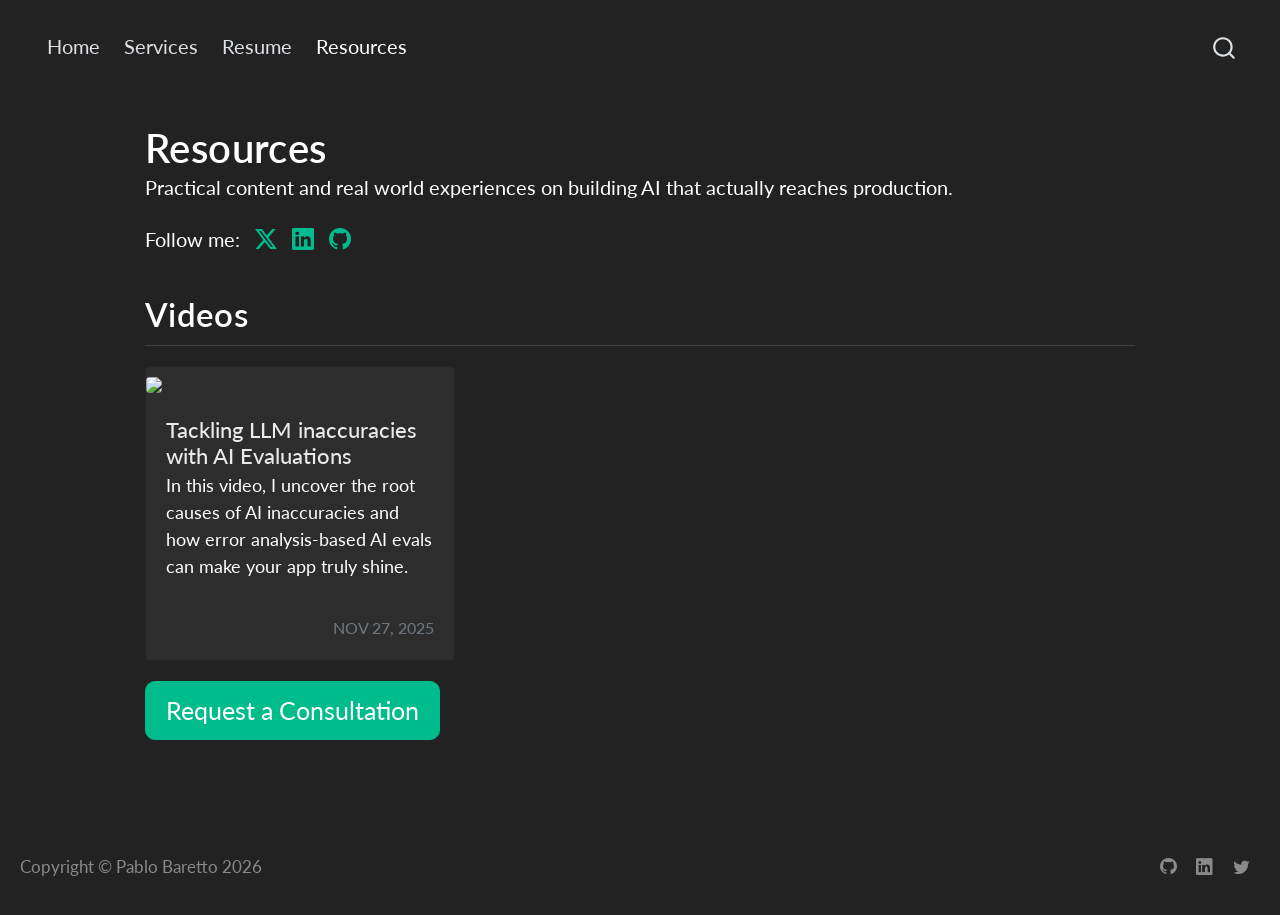
==== resources.html @ bac43feb "Built site for gh-pages" ====
<!DOCTYPE html>
<html xmlns="http://www.w3.org/1999/xhtml" lang="en" xml:lang="en"><head>

<meta charset="utf-8">
<meta name="generator" content="quarto-1.9.37">

<meta name="viewport" content="width=device-width, initial-scale=1.0, user-scalable=yes">

<meta name="description" content="Practical content and real world experiences on building AI that actually reaches production.">

<title>Resources – Pablo Baretto</title>
<style>
/* Default styles provided by pandoc.
** See https://pandoc.org/MANUAL.html#variables-for-html for config info.
*/
code{white-space: pre-wrap;}
span.smallcaps{font-variant: small-caps;}
div.columns{display: flex; gap: min(4vw, 1.5em);}
div.column{flex: auto; overflow-x: auto;}
div.hanging-indent{margin-left: 1.5em; text-indent: -1.5em;}
ul.task-list{list-style: none;}
ul.task-list li input[type="checkbox"] {
  width: 0.8em;
  margin: 0 0.8em 0.2em -1em; /* quarto-specific, see https://github.com/quarto-dev/quarto-cli/issues/4556 */ 
  vertical-align: middle;
}
</style>


<script src="site_libs/quarto-nav/quarto-nav.js"></script>
<script src="site_libs/quarto-nav/headroom.min.js"></script>
<script src="site_libs/clipboard/clipboard.min.js"></script>
<script src="site_libs/quarto-search/autocomplete.umd.js"></script>
<script src="site_libs/quarto-search/fuse.min.js"></script>
<script src="site_libs/quarto-search/quarto-search.js"></script>
<meta name="quarto:offset" content="./">
<link href="./favicon.ico" rel="icon">
<script src="site_libs/quarto-listing/list.min.js"></script>
<script src="site_libs/quarto-listing/quarto-listing.js"></script>
<script src="site_libs/quarto-html/quarto.js" type="module"></script>
<script src="site_libs/quarto-html/tabsets/tabsets.js" type="module"></script>
<script src="site_libs/quarto-html/popper.min.js"></script>
<script src="site_libs/quarto-html/tippy.umd.min.js"></script>
<script src="site_libs/quarto-html/anchor.min.js"></script>
<link href="site_libs/quarto-html/tippy.css" rel="stylesheet">
<link href="site_libs/quarto-html/quarto-syntax-highlighting-dark-d0ae9245876894da5ac7e18953ecc5cc.css" rel="stylesheet" id="quarto-text-highlighting-styles">
<script src="site_libs/bootstrap/bootstrap.min.js"></script>
<link href="site_libs/bootstrap/bootstrap-icons.css" rel="stylesheet">
<link href="site_libs/bootstrap/bootstrap-defbddb9960fac53e11f819f0a86d35a.min.css" rel="stylesheet" append-hash="true" id="quarto-bootstrap" data-mode="dark">
<script id="quarto-search-options" type="application/json">{
  "location": "navbar",
  "copy-button": false,
  "collapse-after": 3,
  "panel-placement": "end",
  "type": "overlay",
  "limit": 50,
  "keyboard-shortcut": [
    "f",
    "/",
    "s"
  ],
  "show-item-context": false,
  "language": {
    "search-no-results-text": "No results",
    "search-matching-documents-text": "matching documents",
    "search-copy-link-title": "Copy link to search",
    "search-hide-matches-text": "Hide additional matches",
    "search-more-match-text": "more match in this document",
    "search-more-matches-text": "more matches in this document",
    "search-clear-button-title": "Clear",
    "search-text-placeholder": "",
    "search-detached-cancel-button-title": "Cancel",
    "search-submit-button-title": "Submit",
    "search-label": "Search"
  }
}</script>
<script>

  window.document.addEventListener("DOMContentLoaded", function (_event) {
    const listingTargetEl = window.document.querySelector('#listing-videos .list');
    if (!listingTargetEl) {
      // No listing discovered, do not attach.
      return; 
    }

    const options = {
      valueNames: ['listing-image','listing-title','listing-date','listing-description',{ data: ['index'] },{ data: ['categories'] },{ data: ['listing-date-sort'] },{ data: ['listing-file-modified-sort'] }],
      
      searchColumns: ["listing-title","listing-date","listing-description","listing-image"],
    };

    window['quarto-listings'] = window['quarto-listings'] || {};
    window['quarto-listings']['listing-videos'] = new List('listing-videos', options);

    if (window['quarto-listing-loaded']) {
      window['quarto-listing-loaded']();
    }
  });

  window.addEventListener('hashchange',() => {
    if (window['quarto-listing-loaded']) {
      window['quarto-listing-loaded']();
    }
  })
  </script>
<script async="" src="https://www.googletagmanager.com/gtag/js?id=G-KBGSY4KGPW"></script>

<script type="text/javascript">

window.dataLayer = window.dataLayer || [];
function gtag(){dataLayer.push(arguments);}
gtag('js', new Date());
gtag('config', 'G-KBGSY4KGPW', { 'anonymize_ip': true});
</script>
<script async="" src="https://tally.so/widgets/embed.js"></script>

  <script src="https://cdnjs.cloudflare.com/polyfill/v3/polyfill.min.js?features=es6"></script>
  <script defer="" src="https://cdn.jsdelivr.net/npm/mathjax@3/es5/tex-chtml-full.js" type="text/javascript"></script>

<script type="text/javascript">
const typesetMath = (el) => {
  if (window.MathJax) {
    // MathJax Typeset
    window.MathJax.typeset([el]);
  } else if (window.katex) {
    // KaTeX Render
    var mathElements = el.getElementsByClassName("math");
    var macros = [];
    for (var i = 0; i < mathElements.length; i++) {
      var texText = mathElements[i].firstChild;
      if (mathElements[i].tagName == "SPAN" && texText && texText.data) {
        window.katex.render(texText.data, mathElements[i], {
          displayMode: mathElements[i].classList.contains('display'),
          throwOnError: false,
          macros: macros,
          fleqn: false
        });
      }
    }
  }
}
window.Quarto = {
  typesetMath
};
</script>

<link rel="stylesheet" href="styles.css">
<meta property="og:title" content="Resources – Pablo Baretto">
<meta property="og:description" content="Practical content and real world experiences on building AI that actually reaches production.">
<meta property="og:site_name" content="Pablo Baretto">
<meta name="twitter:title" content="Resources – Pablo Baretto">
<meta name="twitter:description" content="Practical content and real world experiences on building AI that actually reaches production.">
<meta name="twitter:card" content="summary">
</head>

<body class="nav-fixed fullcontent quarto-light">

<div id="quarto-search-results"></div>
  <header id="quarto-header" class="headroom fixed-top">
    <nav class="navbar navbar-expand-lg " data-bs-theme="dark">
      <div class="navbar-container container-fluid">
            <div id="quarto-search" class="" title="Search"></div>
          <button class="navbar-toggler" type="button" data-bs-toggle="collapse" data-bs-target="#navbarCollapse" aria-controls="navbarCollapse" role="menu" aria-expanded="false" aria-label="Toggle navigation" onclick="if (window.quartoToggleHeadroom) { window.quartoToggleHeadroom(); }">
  <span class="navbar-toggler-icon"></span>
</button>
          <div class="collapse navbar-collapse" id="navbarCollapse">
            <ul class="navbar-nav navbar-nav-scroll me-auto">
  <li class="nav-item">
    <a class="nav-link" href="./index.html"> 
<span class="menu-text">Home</span></a>
  </li>  
  <li class="nav-item">
    <a class="nav-link" href="./services.html"> 
<span class="menu-text">Services</span></a>
  </li>  
  <li class="nav-item">
    <a class="nav-link" href="./resume.html"> 
<span class="menu-text">Resume</span></a>
  </li>  
  <li class="nav-item">
    <a class="nav-link active" href="./resources.html" aria-current="page"> 
<span class="menu-text">Resources</span></a>
  </li>  
</ul>
          </div> <!-- /navcollapse -->
            <div class="quarto-navbar-tools">
</div>
      </div> <!-- /container-fluid -->
    </nav>
</header>
<!-- content -->
<div id="quarto-content" class="quarto-container page-columns page-rows-contents page-layout-article page-navbar">
<!-- sidebar -->
<!-- margin-sidebar -->
    
<!-- main -->
<main class="content" id="quarto-document-content">

<header id="title-block-header" class="quarto-title-block default">
<div class="quarto-title">
<h1 class="title">Resources</h1>
</div>

<div>
  <div class="description">
    Practical content and real world experiences on building AI that actually reaches production.
  </div>
</div>


<div class="quarto-title-meta">

    
  
    
  </div>
  


</header>


<p>Follow me: <a href="https://x.com/pgBaretto" target="_blank" style="margin-left:0.5rem;margin-right:0.75rem;"><i class="bi bi-twitter-x fs-5"></i></a><a href="https://www.linkedin.com/in/pgbaretto/" target="_blank" style="margin-right:0.75rem;"><i class="bi bi-linkedin fs-5"></i></a><a href="https://github.com/pablograba" target="_blank"><i class="bi bi-github fs-5"></i></a></p>
<section id="videos" class="level2">
<h2 class="anchored" data-anchor-id="videos">Videos</h2>
<div id="listing-videos" class="quarto-listing quarto-listing-container-grid">
<div class="list grid quarto-listing-cols-3">
<div class="g-col-1" data-index="0" data-listing-date-sort="1764198000000">
<a href="https://www.youtube.com/watch?v=At5liFn6h08" class="quarto-grid-link">
<div class="quarto-grid-item card h-100 card-left">
<p class="card-img-top">
<img loading="lazy" src="https://i.ytimg.com/vi/At5liFn6h08/hqdefault.jpg" class="thumbnail-image card-img" style="height: 220px;">
</p>
<div class="card-body post-contents">
<h5 class="no-anchor card-title listing-title">
Tackling LLM inaccuracies with AI Evaluations
</h5>
<div class="card-text listing-description delink">
<p>In this video, I uncover the root causes of AI inaccuracies and how error analysis-based AI evals can make your app truly shine.</p>
</div>
<div class="card-attribution card-text-small end">
<div class="listing-date">
Nov 27, 2025
</div>
</div>
</div>
</div></a>
</div>
</div>
<div class="listing-no-matching d-none">No matching items</div>
</div>
<p><a href="#" class="btn btn-primary btn-lg consultation-cta" data-tally-open="eqKl2J" data-tally-emoji-text="👋" data-tally-emoji-animation="wave">Request a Consultation</a></p>



</section>

</main> <!-- /main -->
<script id="quarto-html-after-body" type="application/javascript">
  window.document.addEventListener("DOMContentLoaded", function (event) {
    const icon = "";
    const anchorJS = new window.AnchorJS();
    anchorJS.options = {
      placement: 'right',
      icon: icon
    };
    anchorJS.add('.anchored');
    const isCodeAnnotation = (el) => {
      for (const clz of el.classList) {
        if (clz.startsWith('code-annotation-')) {                     
          return true;
        }
      }
      return false;
    }
    const onCopySuccess = function(e) {
      // button target
      const button = e.trigger;
      // don't keep focus
      button.blur();
      // flash "checked"
      button.classList.add('code-copy-button-checked');
      var currentTitle = button.getAttribute("title");
      button.setAttribute("title", "Copied!");
      let tooltip;
      if (window.bootstrap) {
        button.setAttribute("data-bs-toggle", "tooltip");
        button.setAttribute("data-bs-placement", "left");
        button.setAttribute("data-bs-title", "Copied!");
        tooltip = new bootstrap.Tooltip(button, 
          { trigger: "manual", 
            customClass: "code-copy-button-tooltip",
            offset: [0, -8]});
        tooltip.show();    
      }
      setTimeout(function() {
        if (tooltip) {
          tooltip.hide();
          button.removeAttribute("data-bs-title");
          button.removeAttribute("data-bs-toggle");
          button.removeAttribute("data-bs-placement");
        }
        button.setAttribute("title", currentTitle);
        button.classList.remove('code-copy-button-checked');
      }, 1000);
      // clear code selection
      e.clearSelection();
    }
    const getTextToCopy = function(trigger) {
      const outerScaffold = trigger.parentElement.cloneNode(true);
      const codeEl = outerScaffold.querySelector('code');
      for (const childEl of codeEl.children) {
        if (isCodeAnnotation(childEl)) {
          childEl.remove();
        }
      }
      return codeEl.innerText;
    }
    const clipboard = new window.ClipboardJS('.code-copy-button:not([data-in-quarto-modal])', {
      text: getTextToCopy
    });
    clipboard.on('success', onCopySuccess);
    if (window.document.getElementById('quarto-embedded-source-code-modal')) {
      const clipboardModal = new window.ClipboardJS('.code-copy-button[data-in-quarto-modal]', {
        text: getTextToCopy,
        container: window.document.getElementById('quarto-embedded-source-code-modal')
      });
      clipboardModal.on('success', onCopySuccess);
    }
      var localhostRegex = new RegExp(/^(?:http|https):\/\/localhost\:?[0-9]*\//);
      var mailtoRegex = new RegExp(/^mailto:/);
        var filterRegex = new RegExp("https:\/\/tectible\.co");
      var isInternal = (href) => {
          return filterRegex.test(href) || localhostRegex.test(href) || mailtoRegex.test(href);
      }
      // Inspect non-navigation links and adorn them if external
     var links = window.document.querySelectorAll('a[href]:not(.nav-link):not(.navbar-brand):not(.toc-action):not(.sidebar-link):not(.sidebar-item-toggle):not(.pagination-link):not(.no-external):not([aria-hidden]):not(.dropdown-item):not(.quarto-navigation-tool):not(.about-link)');
      for (var i=0; i<links.length; i++) {
        const link = links[i];
        if (!isInternal(link.href)) {
          // undo the damage that might have been done by quarto-nav.js in the case of
          // links that we want to consider external
          if (link.dataset.originalHref !== undefined) {
            link.href = link.dataset.originalHref;
          }
        }
      }
    function tippyHover(el, contentFn, onTriggerFn, onUntriggerFn) {
      const config = {
        allowHTML: true,
        maxWidth: 500,
        delay: 100,
        arrow: false,
        appendTo: function(el) {
            return el.parentElement;
        },
        interactive: true,
        interactiveBorder: 10,
        theme: 'quarto',
        placement: 'bottom-start',
      };
      if (contentFn) {
        config.content = contentFn;
      }
      if (onTriggerFn) {
        config.onTrigger = onTriggerFn;
      }
      if (onUntriggerFn) {
        config.onUntrigger = onUntriggerFn;
      }
      window.tippy(el, config); 
    }
    const noterefs = window.document.querySelectorAll('a[role="doc-noteref"]');
    for (var i=0; i<noterefs.length; i++) {
      const ref = noterefs[i];
      tippyHover(ref, function() {
        // use id or data attribute instead here
        let href = ref.getAttribute('data-footnote-href') || ref.getAttribute('href');
        try { href = new URL(href).hash; } catch {}
        const id = href.replace(/^#\/?/, "");
        const note = window.document.getElementById(id);
        if (note) {
          return note.innerHTML;
        } else {
          return "";
        }
      });
    }
    const xrefs = window.document.querySelectorAll('a.quarto-xref');
    const processXRef = (id, note) => {
      // Strip column container classes
      const stripColumnClz = (el) => {
        el.classList.remove("page-full", "page-columns");
        if (el.children) {
          for (const child of el.children) {
            stripColumnClz(child);
          }
        }
      }
      stripColumnClz(note)
      if (id === null || id.startsWith('sec-')) {
        // Special case sections, only their first couple elements
        const container = document.createElement("div");
        if (note.children && note.children.length > 2) {
          container.appendChild(note.children[0].cloneNode(true));
          for (let i = 1; i < note.children.length; i++) {
            const child = note.children[i];
            if (child.tagName === "P" && child.innerText === "") {
              continue;
            } else {
              container.appendChild(child.cloneNode(true));
              break;
            }
          }
          if (window.Quarto?.typesetMath) {
            window.Quarto.typesetMath(container);
          }
          return container.innerHTML
        } else {
          if (window.Quarto?.typesetMath) {
            window.Quarto.typesetMath(note);
          }
          return note.innerHTML;
        }
      } else {
        // Remove any anchor links if they are present
        const anchorLink = note.querySelector('a.anchorjs-link');
        if (anchorLink) {
          anchorLink.remove();
        }
        if (window.Quarto?.typesetMath) {
          window.Quarto.typesetMath(note);
        }
        if (note.classList.contains("callout")) {
          return note.outerHTML;
        } else {
          return note.innerHTML;
        }
      }
    }
    for (var i=0; i<xrefs.length; i++) {
      const xref = xrefs[i];
      tippyHover(xref, undefined, function(instance) {
        instance.disable();
        let url = xref.getAttribute('href');
        let hash = undefined; 
        if (url.startsWith('#')) {
          hash = url;
        } else {
          try { hash = new URL(url).hash; } catch {}
        }
        if (hash) {
          const id = hash.replace(/^#\/?/, "");
          const note = window.document.getElementById(id);
          if (note !== null) {
            try {
              const html = processXRef(id, note.cloneNode(true));
              instance.setContent(html);
            } finally {
              instance.enable();
              instance.show();
            }
          } else {
            // See if we can fetch this
            fetch(url.split('#')[0])
            .then(res => res.text())
            .then(html => {
              const parser = new DOMParser();
              const htmlDoc = parser.parseFromString(html, "text/html");
              const note = htmlDoc.getElementById(id);
              if (note !== null) {
                const html = processXRef(id, note);
                instance.setContent(html);
              } 
            }).finally(() => {
              instance.enable();
              instance.show();
            });
          }
        } else {
          // See if we can fetch a full url (with no hash to target)
          // This is a special case and we should probably do some content thinning / targeting
          fetch(url)
          .then(res => res.text())
          .then(html => {
            const parser = new DOMParser();
            const htmlDoc = parser.parseFromString(html, "text/html");
            const note = htmlDoc.querySelector('main.content');
            if (note !== null) {
              // This should only happen for chapter cross references
              // (since there is no id in the URL)
              // remove the first header
              if (note.children.length > 0 && note.children[0].tagName === "HEADER") {
                note.children[0].remove();
              }
              const html = processXRef(null, note);
              instance.setContent(html);
            } 
          }).finally(() => {
            instance.enable();
            instance.show();
          });
        }
      }, function(instance) {
      });
    }
        let selectedAnnoteEl;
        const selectorForAnnotation = ( cell, annotation) => {
          let cellAttr = 'data-code-cell="' + cell + '"';
          let lineAttr = 'data-code-annotation="' +  annotation + '"';
          const selector = 'span[' + cellAttr + '][' + lineAttr + ']';
          return selector;
        }
        const selectCodeLines = (annoteEl) => {
          const doc = window.document;
          const targetCell = annoteEl.getAttribute("data-target-cell");
          const targetAnnotation = annoteEl.getAttribute("data-target-annotation");
          const annoteSpan = window.document.querySelector(selectorForAnnotation(targetCell, targetAnnotation));
          const lines = annoteSpan.getAttribute("data-code-lines").split(",");
          const lineIds = lines.map((line) => {
            return targetCell + "-" + line;
          })
          let top = null;
          let height = null;
          let parent = null;
          if (lineIds.length > 0) {
              //compute the position of the single el (top and bottom and make a div)
              const el = window.document.getElementById(lineIds[0]);
              top = el.offsetTop;
              height = el.offsetHeight;
              parent = el.parentElement.parentElement;
            if (lineIds.length > 1) {
              const lastEl = window.document.getElementById(lineIds[lineIds.length - 1]);
              const bottom = lastEl.offsetTop + lastEl.offsetHeight;
              height = bottom - top;
            }
            if (top !== null && height !== null && parent !== null) {
              // cook up a div (if necessary) and position it 
              let div = window.document.getElementById("code-annotation-line-highlight");
              if (div === null) {
                div = window.document.createElement("div");
                div.setAttribute("id", "code-annotation-line-highlight");
                div.style.position = 'absolute';
                parent.appendChild(div);
              }
              div.style.top = top - 2 + "px";
              div.style.height = height + 4 + "px";
              div.style.left = 0;
              let gutterDiv = window.document.getElementById("code-annotation-line-highlight-gutter");
              if (gutterDiv === null) {
                gutterDiv = window.document.createElement("div");
                gutterDiv.setAttribute("id", "code-annotation-line-highlight-gutter");
                gutterDiv.style.position = 'absolute';
                const codeCell = window.document.getElementById(targetCell);
                const gutter = codeCell.querySelector('.code-annotation-gutter');
                gutter.appendChild(gutterDiv);
              }
              gutterDiv.style.top = top - 2 + "px";
              gutterDiv.style.height = height + 4 + "px";
            }
            selectedAnnoteEl = annoteEl;
          }
        };
        const unselectCodeLines = () => {
          const elementsIds = ["code-annotation-line-highlight", "code-annotation-line-highlight-gutter"];
          elementsIds.forEach((elId) => {
            const div = window.document.getElementById(elId);
            if (div) {
              div.remove();
            }
          });
          selectedAnnoteEl = undefined;
        };
          // Handle positioning of the toggle
      window.addEventListener(
        "resize",
        throttle(() => {
          elRect = undefined;
          if (selectedAnnoteEl) {
            selectCodeLines(selectedAnnoteEl);
          }
        }, 10)
      );
      function throttle(fn, ms) {
      let throttle = false;
      let timer;
        return (...args) => {
          if(!throttle) { // first call gets through
              fn.apply(this, args);
              throttle = true;
          } else { // all the others get throttled
              if(timer) clearTimeout(timer); // cancel #2
              timer = setTimeout(() => {
                fn.apply(this, args);
                timer = throttle = false;
              }, ms);
          }
        };
      }
        // Attach click handler to the DT
        const annoteDls = window.document.querySelectorAll('dt[data-target-cell]');
        for (const annoteDlNode of annoteDls) {
          annoteDlNode.addEventListener('click', (event) => {
            const clickedEl = event.target;
            if (clickedEl !== selectedAnnoteEl) {
              unselectCodeLines();
              const activeEl = window.document.querySelector('dt[data-target-cell].code-annotation-active');
              if (activeEl) {
                activeEl.classList.remove('code-annotation-active');
              }
              selectCodeLines(clickedEl);
              clickedEl.classList.add('code-annotation-active');
            } else {
              // Unselect the line
              unselectCodeLines();
              clickedEl.classList.remove('code-annotation-active');
            }
          });
        }
    const findCites = (el) => {
      const parentEl = el.parentElement;
      if (parentEl) {
        const cites = parentEl.dataset.cites;
        if (cites) {
          return {
            el,
            cites: cites.split(' ')
          };
        } else {
          return findCites(el.parentElement)
        }
      } else {
        return undefined;
      }
    };
    var bibliorefs = window.document.querySelectorAll('a[role="doc-biblioref"]');
    for (var i=0; i<bibliorefs.length; i++) {
      const ref = bibliorefs[i];
      const citeInfo = findCites(ref);
      if (citeInfo) {
        tippyHover(citeInfo.el, function() {
          var popup = window.document.createElement('div');
          citeInfo.cites.forEach(function(cite) {
            var citeDiv = window.document.createElement('div');
            citeDiv.classList.add('hanging-indent');
            citeDiv.classList.add('csl-entry');
            var biblioDiv = window.document.getElementById('ref-' + cite);
            if (biblioDiv) {
              citeDiv.innerHTML = biblioDiv.innerHTML;
            }
            popup.appendChild(citeDiv);
          });
          return popup.innerHTML;
        });
      }
    }
  });
  </script>
</div> <!-- /content -->
<footer class="footer">
  <div class="nav-footer">
    <div class="nav-footer-left">
<p>Copyright © Pablo Baretto 2026</p>
</div>   
    <div class="nav-footer-center">
      &nbsp;
    </div>
    <div class="nav-footer-right">
      <ul class="footer-items list-unstyled">
    <li class="nav-item compact">
    <a class="nav-link" href="https://github.com/pablograba">
      <i class="bi bi-github" role="img">
</i> 
    </a>
  </li>  
    <li class="nav-item compact">
    <a class="nav-link" href="https://www.linkedin.com/in/pgbaretto/">
      <i class="bi bi-linkedin" role="img">
</i> 
    </a>
  </li>  
    <li class="nav-item compact">
    <a class="nav-link" href="https://x.com/pgBaretto">
      <i class="bi bi-twitter" role="img">
</i> 
    </a>
  </li>  
</ul>
    </div>
  </div>
</footer>




</body></html>
---- site_libs/quarto-html/tippy.css ----
.tippy-box[data-animation=fade][data-state=hidden]{opacity:0}[data-tippy-root]{max-width:calc(100vw - 10px)}.tippy-box{position:relative;background-color:#333;color:#fff;border-radius:4px;font-size:14px;line-height:1.4;white-space:normal;outline:0;transition-property:transform,visibility,opacity}.tippy-box[data-placement^=top]>.tippy-arrow{bottom:0}.tippy-box[data-placement^=top]>.tippy-arrow:before{bottom:-7px;left:0;border-width:8px 8px 0;border-top-color:initial;transform-origin:center top}.tippy-box[data-placement^=bottom]>.tippy-arrow{top:0}.tippy-box[data-placement^=bottom]>.tippy-arrow:before{top:-7px;left:0;border-width:0 8px 8px;border-bottom-color:initial;transform-origin:center bottom}.tippy-box[data-placement^=left]>.tippy-arrow{right:0}.tippy-box[data-placement^=left]>.tippy-arrow:before{border-width:8px 0 8px 8px;border-left-color:initial;right:-7px;transform-origin:center left}.tippy-box[data-placement^=right]>.tippy-arrow{left:0}.tippy-box[data-placement^=right]>.tippy-arrow:before{left:-7px;border-width:8px 8px 8px 0;border-right-color:initial;transform-origin:center right}.tippy-box[data-inertia][data-state=visible]{transition-timing-function:cubic-bezier(.54,1.5,.38,1.11)}.tippy-arrow{width:16px;height:16px;color:#333}.tippy-arrow:before{content:"";position:absolute;border-color:transparent;border-style:solid}.tippy-content{position:relative;padding:5px 9px;z-index:1}
---- site_libs/quarto-html/quarto-syntax-highlighting-dark-d0ae9245876894da5ac7e18953ecc5cc.css ----
/* quarto syntax highlight colors */
:root {
  --quarto-hl-al-color: #f07178;
  --quarto-hl-an-color: #d4d0ab;
  --quarto-hl-at-color: #00e0e0;
  --quarto-hl-bn-color: #d4d0ab;
  --quarto-hl-bu-color: #abe338;
  --quarto-hl-ch-color: #abe338;
  --quarto-hl-co-color: #f8f8f2;
  --quarto-hl-cv-color: #ffd700;
  --quarto-hl-cn-color: #ffd700;
  --quarto-hl-cf-color: #ffa07a;
  --quarto-hl-dt-color: #ffa07a;
  --quarto-hl-dv-color: #d4d0ab;
  --quarto-hl-do-color: #f8f8f2;
  --quarto-hl-er-color: #f07178;
  --quarto-hl-ex-color: #00e0e0;
  --quarto-hl-fl-color: #d4d0ab;
  --quarto-hl-fu-color: #ffa07a;
  --quarto-hl-im-color: #abe338;
  --quarto-hl-in-color: #d4d0ab;
  --quarto-hl-kw-color: #ffa07a;
  --quarto-hl-op-color: #ffa07a;
  --quarto-hl-ot-color: #00e0e0;
  --quarto-hl-pp-color: #dcc6e0;
  --quarto-hl-re-color: #00e0e0;
  --quarto-hl-sc-color: #abe338;
  --quarto-hl-ss-color: #abe338;
  --quarto-hl-st-color: #abe338;
  --quarto-hl-va-color: #00e0e0;
  --quarto-hl-vs-color: #abe338;
  --quarto-hl-wa-color: #dcc6e0;
}

/* other quarto variables */
:root {
  --quarto-font-monospace: SFMono-Regular, Menlo, Monaco, Consolas, "Liberation Mono", "Courier New", monospace;
}

/* syntax highlight based on Pandoc's rules */
pre > code.sourceCode > span {
  color: #f8f8f2;
}

code.sourceCode > span {
  color: #f8f8f2;
}

div.sourceCode,
div.sourceCode pre.sourceCode {
  color: #f8f8f2;
}

/* Normal */
code span {
  color: #f8f8f2;
}

/* Alert */
code span.al {
  color: #f07178;
}

/* Annotation */
code span.an {
  color: #d4d0ab;
}

/* Attribute */
code span.at {
  color: #00e0e0;
}

/* BaseN */
code span.bn {
  color: #d4d0ab;
}

/* BuiltIn */
code span.bu {
  color: #abe338;
}

/* ControlFlow */
code span.cf {
  font-weight: bold;
  color: #ffa07a;
}

/* Char */
code span.ch {
  color: #abe338;
}

/* Constant */
code span.cn {
  color: #ffd700;
}

/* Comment */
code span.co {
  font-style: italic;
  color: #f8f8f2;
}

/* CommentVar */
code span.cv {
  color: #ffd700;
}

/* Documentation */
code span.do {
  color: #f8f8f2;
}

/* DataType */
code span.dt {
  color: #ffa07a;
}

/* DecVal */
code span.dv {
  color: #d4d0ab;
}

/* Error */
code span.er {
  color: #f07178;
  text-decoration: underline;
}

/* Extension */
code span.ex {
  font-weight: bold;
  color: #00e0e0;
}

/* Float */
code span.fl {
  color: #d4d0ab;
}

/* Function */
code span.fu {
  color: #ffa07a;
}

/* Import */
code span.im {
  color: #abe338;
}

/* Information */
code span.in {
  color: #d4d0ab;
}

/* Keyword */
code span.kw {
  font-weight: bold;
  color: #ffa07a;
}

/* Operator */
code span.op {
  color: #ffa07a;
}

/* Other */
code span.ot {
  color: #00e0e0;
}

/* Preprocessor */
code span.pp {
  color: #dcc6e0;
}

/* RegionMarker */
code span.re {
  background-color: #f8f8f2;
  color: #00e0e0;
}

/* SpecialChar */
code span.sc {
  color: #abe338;
}

/* SpecialString */
code span.ss {
  color: #abe338;
}

/* String */
code span.st {
  color: #abe338;
}

/* Variable */
code span.va {
  color: #00e0e0;
}

/* VerbatimString */
code span.vs {
  color: #abe338;
}

/* Warning */
code span.wa {
  color: #dcc6e0;
}

.prevent-inlining {
  content: "</";
}

/*# sourceMappingURL=e2dac9153eaf3c552d5043f9565d03d7.css.map */
---- styles.css ----
/* Keep customization light: improve spacing and CTA clarity while preserving theme defaults. */

/* Global type scale for improved readability across all pages. */
:root {
  font-size: 20px;
}

/* Hero intro layout */
.hero-intro {
  align-items: center;
  margin-bottom: 1.5rem;
}

.headshot-image {
  width: 180px;
  height: 180px;
  object-fit: cover;
  border-radius: 50%;
}

/* Hide photo area on phone screens */
@media (max-width: 767.98px) {
  .photo-col {
    display: none;
  }
}

/* Quarto constrains article width via the .page-columns grid.
   Expand only the main article track to page width on larger screens. */
@media (min-width: 768px) {
  #quarto-content > main.content {
    grid-column: page-start / page-end;
  }
}

main.content {
  max-width: none;
}

h1,
h2,
h3 {
  letter-spacing: 0.01em;
}

.btn {
  margin-right: 0.5rem;
  margin-bottom: 0.5rem;
}

.btn-primary {
  --bs-btn-bg: var(--bs-link-color);
  --bs-btn-border-color: var(--bs-link-color);
  --bs-btn-hover-bg: var(--bs-link-hover-color);
  --bs-btn-hover-border-color: var(--bs-link-hover-color);
  --bs-btn-active-bg: var(--bs-link-hover-color);
  --bs-btn-active-border-color: var(--bs-link-hover-color);
}

.grid {
  margin-top: 1rem;
}

section,
h2 {
  scroll-margin-top: 4.5rem;
}

/* Service list spacing */
/* Service cards */
.service-card {
  border: 1px solid rgba(255, 255, 255, 0.12);
  border-radius: 6px;
  padding: 1.25rem 1.25rem 1rem;
  height: 100%;
  display: flex;
  flex-direction: column;
  transition: border-color 0.15s ease;
}

.service-card:hover {
  border-color: rgba(255, 255, 255, 0.35);
}

.service-card h3 {
  margin-top: 0;
  font-size: 1rem;
  font-weight: 700;
  text-align: center;
  padding-bottom: 0.6rem;
  margin-bottom: 0.85rem;
  border-bottom: 1px solid rgba(255, 255, 255, 0.22);
  min-height: 3.5em;
  display: flex;
  align-items: flex-end;
  justify-content: center;
}

.service-card p {
  font-size: 0.9rem;
}

.service-card p:last-child {
  margin-top: auto;
  margin-bottom: 0;
  padding-top: 0.75rem;
}

.service-card a {
  font-size: 0.85rem;
  text-decoration: none;
}

hr {
  margin: 2.5rem 0;
  opacity: 0.15;
}

.navbar {
  background-color: var(--bs-body-bg) !important;
}

.consultation-note {
  color: #9aa0a6;
}

.consultation-cta {
  margin-bottom: 0.0rem;
}

.consultation-section > p {
  margin-bottom: 0.2rem;
}

.consultation-note p {
  margin-bottom: 0;
}

#listing-videos .thumbnail-image {
  width: 100%;
  height: auto !important;
}
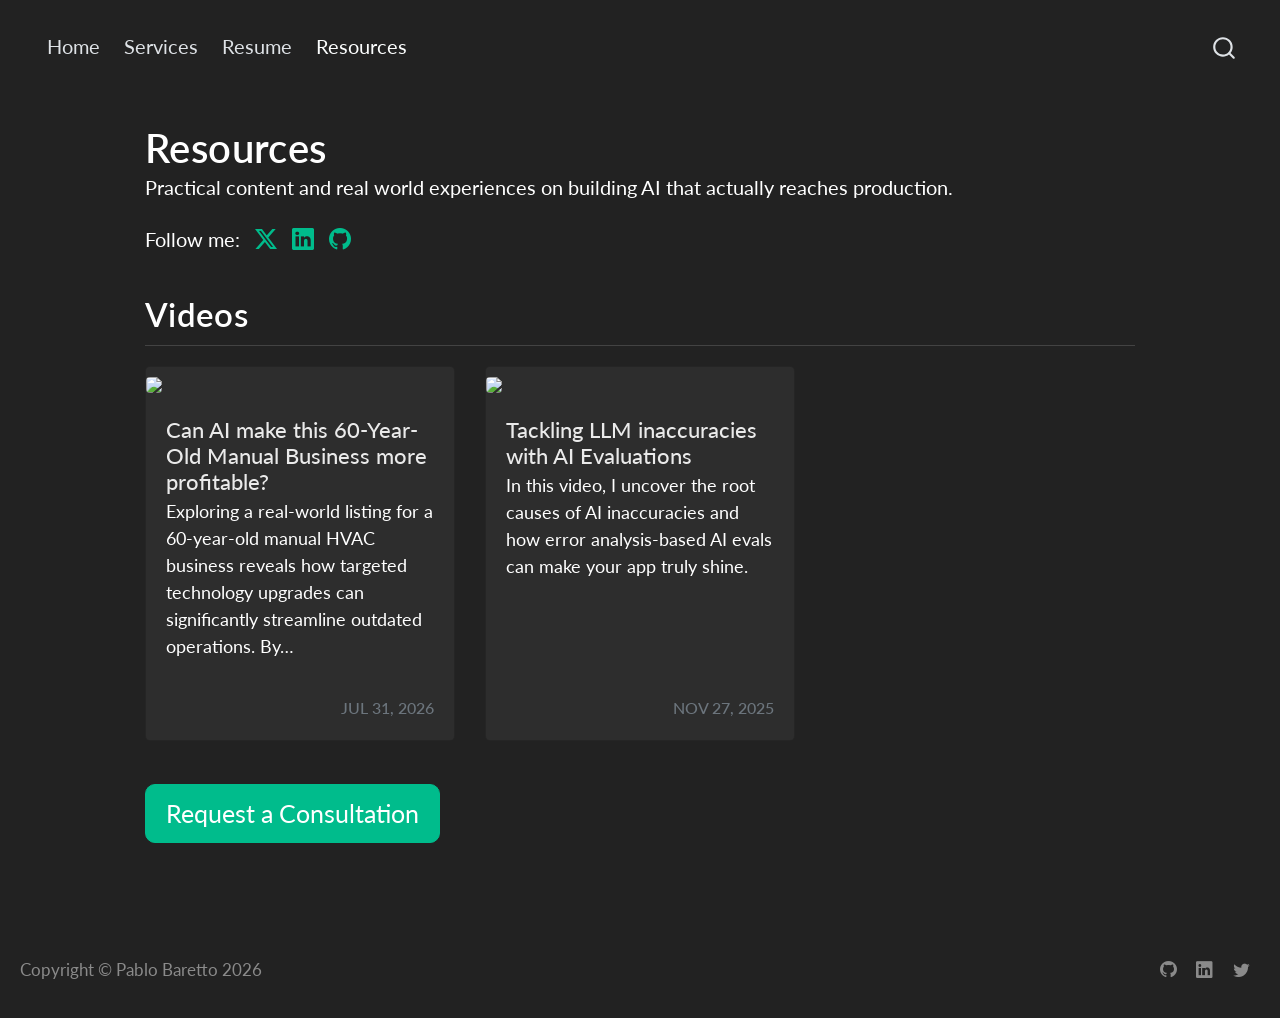
==== commit a5c7c6d9: "Built site for gh-pages" ====
--- a/resources.html
+++ b/resources.html
@@ -225,7 +225,28 @@
 <h2 class="anchored" data-anchor-id="videos">Videos</h2>
 <div id="listing-videos" class="quarto-listing quarto-listing-container-grid">
 <div class="list grid quarto-listing-cols-3">
-<div class="g-col-1" data-index="0" data-listing-date-sort="1764198000000">
+<div class="g-col-1" data-index="0" data-listing-date-sort="1785448800000">
+<a href="https://www.youtube.com/watch?v=Mju72SUlRbM" class="quarto-grid-link">
+<div class="quarto-grid-item card h-100 card-left">
+<p class="card-img-top">
+<img loading="lazy" src="https://i.ytimg.com/vi/Mju72SUlRbM/hqdefault.jpg" class="thumbnail-image card-img" style="height: 220px;">
+</p>
+<div class="card-body post-contents">
+<h5 class="no-anchor card-title listing-title">
+Can AI make this 60-Year-Old Manual Business more profitable?
+</h5>
+<div class="card-text listing-description delink">
+<p>Exploring a real-world listing for a 60-year-old manual HVAC business reveals how targeted technology upgrades can significantly streamline outdated operations. By…</p>
+</div>
+<div class="card-attribution card-text-small end">
+<div class="listing-date">
+Jul 31, 2026
+</div>
+</div>
+</div>
+</div></a>
+</div>
+<div class="g-col-1" data-index="1" data-listing-date-sort="1764198000000">
 <a href="https://www.youtube.com/watch?v=At5liFn6h08" class="quarto-grid-link">
 <div class="quarto-grid-item card h-100 card-left">
 <p class="card-img-top">
--- a/styles.css
+++ b/styles.css
@@ -9,6 +9,19 @@
 .hero-intro {
   align-items: center;
   margin-bottom: 1.5rem;
+}
+
+.hero-copy > h1 {
+  margin-top: 0;
+  margin-bottom: 0.75rem;
+}
+
+.hero-copy > p {
+  margin-bottom: 1rem;
+}
+
+.hero-copy > p:last-child {
+  margin-bottom: 0;
 }
 
 .headshot-image {
@@ -124,8 +137,26 @@
   color: #9aa0a6;
 }
 
+.cta-with-note {
+  margin: 1.15rem 0 0.25rem;
+}
+
+.cta-with-note .consultation-note {
+  margin-top: 0.55rem;
+  max-width: 38rem;
+  font-size: 0.75rem;
+  font-style: italic;
+  line-height: 1.45;
+  color: #2ecc71;
+}
+
+.cta-with-note .consultation-note p {
+  margin-bottom: 0;
+}
+
 .consultation-cta {
-  margin-bottom: 0.0rem;
+  margin-top: 1.15rem;
+  margin-bottom: 0;
 }
 
 .consultation-section > p {
@@ -140,3 +171,148 @@
   width: 100%;
   height: auto !important;
 }
+
+/* Homepage focus areas with green numbered markers */
+.focus-areas {
+  margin: 0.5rem 0 1.5rem;
+  display: flex;
+  flex-direction: column;
+  gap: 2rem;
+}
+
+.focus-item {
+  display: grid;
+  grid-template-columns: 2.5rem 1fr;
+  column-gap: 1.15rem;
+  align-items: start;
+}
+
+.focus-marker {
+  width: 2.3rem;
+  height: 2.3rem;
+  border-radius: 50%;
+  border: 2px solid #2ecc71;
+  background: transparent;
+  color: #2ecc71;
+  font-weight: 700;
+  font-size: 0.95rem;
+  line-height: 1;
+  display: flex;
+  align-items: center;
+  justify-content: center;
+  margin-top: 0.15rem;
+  flex-shrink: 0;
+}
+
+.focus-marker p {
+  margin: 0;
+}
+
+.focus-body {
+  min-width: 0;
+}
+
+.focus-body > h3 {
+  margin-top: 0.2rem;
+  margin-bottom: 0.85rem;
+}
+
+@media (max-width: 575.98px) {
+  .focus-item {
+    column-gap: 0.85rem;
+  }
+
+  .focus-marker {
+    width: 2rem;
+    height: 2rem;
+    font-size: 0.85rem;
+  }
+}
+
+/* Vertical M&A pipeline workflow */
+.pipeline-workflow {
+  margin: 1.75rem 0 0.5rem;
+}
+
+.pipeline-step {
+  position: relative;
+  display: grid;
+  grid-template-columns: 2.5rem 1fr;
+  column-gap: 1.15rem;
+  padding-bottom: 2.25rem;
+  scroll-margin-top: 4.5rem;
+}
+
+.pipeline-step:last-child {
+  padding-bottom: 0;
+}
+
+.pipeline-step:not(:last-child)::before {
+  content: "";
+  position: absolute;
+  left: 1.15rem;
+  top: 2.5rem;
+  bottom: 0;
+  width: 2px;
+  background: rgba(255, 255, 255, 0.22);
+  transform: translateX(-50%);
+}
+
+.pipeline-marker {
+  width: 2.3rem;
+  height: 2.3rem;
+  border-radius: 50%;
+  border: 2px solid var(--bs-link-color);
+  background: var(--bs-body-bg);
+  color: var(--bs-link-color);
+  font-weight: 700;
+  font-size: 0.95rem;
+  line-height: 1;
+  display: flex;
+  align-items: center;
+  justify-content: center;
+  z-index: 1;
+  margin-top: 0.15rem;
+}
+
+.pipeline-marker p {
+  margin: 0;
+}
+
+.pipeline-body {
+  min-width: 0;
+}
+
+.pipeline-body > h3 {
+  margin-top: 0.2rem;
+  margin-bottom: 0.2rem;
+}
+
+.pipeline-stage {
+  color: #9aa0a6;
+  font-size: 0.85rem;
+  letter-spacing: 0.02em;
+  margin-bottom: 0.85rem;
+}
+
+.pipeline-stage p {
+  margin: 0;
+}
+
+@media (max-width: 575.98px) {
+  .pipeline-step {
+    column-gap: 0.85rem;
+    padding-bottom: 1.85rem;
+  }
+
+  .pipeline-marker {
+    width: 2rem;
+    height: 2rem;
+    font-size: 0.85rem;
+  }
+
+  .pipeline-step:not(:last-child)::before {
+    left: 1rem;
+    top: 2.2rem;
+  }
+}
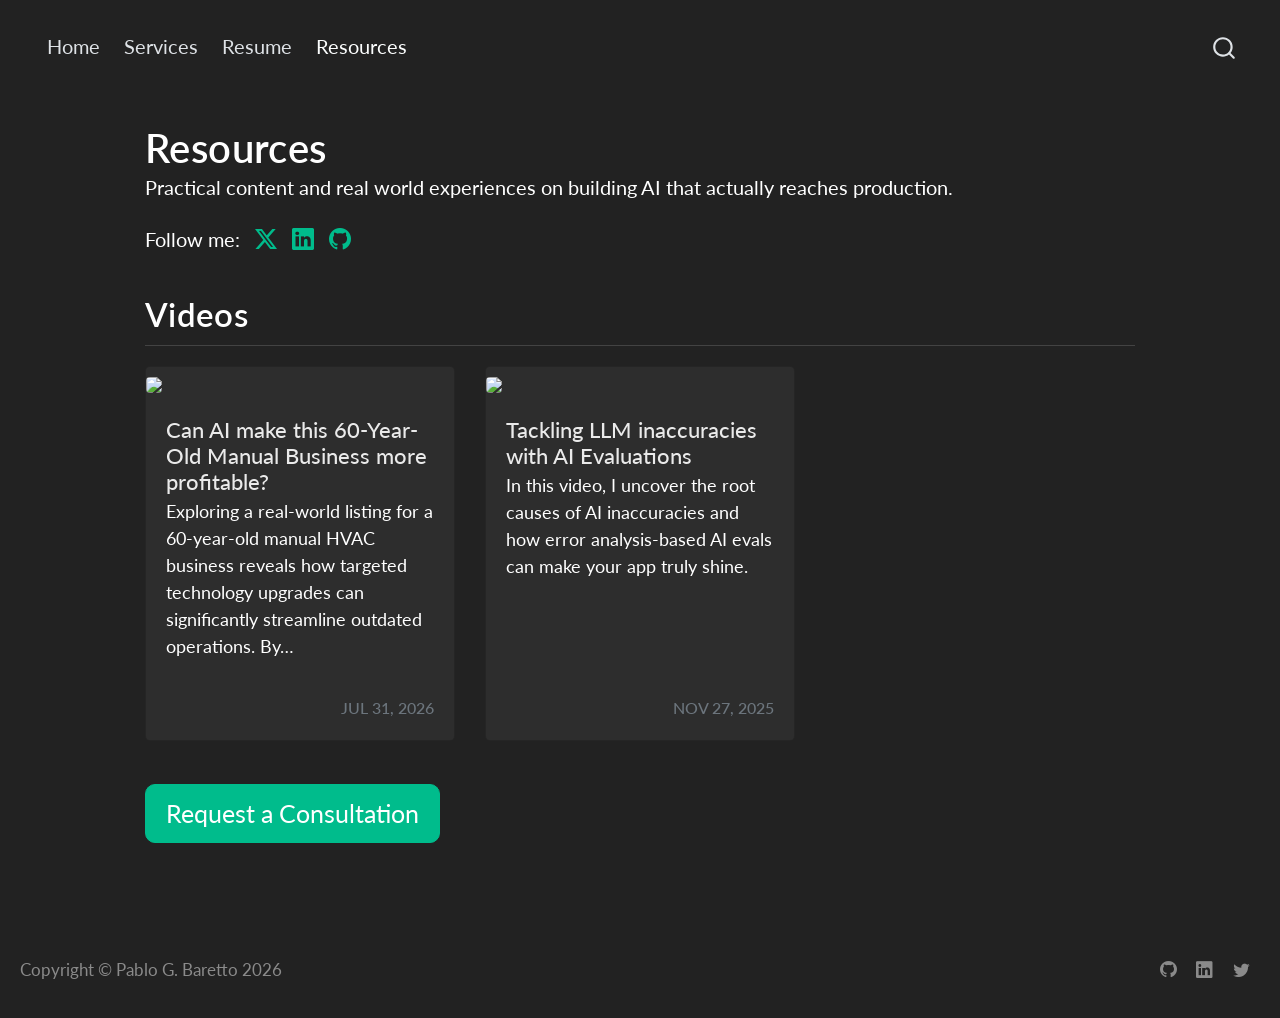
==== commit eea2b73e: "Built site for gh-pages" ====
--- a/resources.html
+++ b/resources.html
@@ -8,7 +8,7 @@
 
 <meta name="description" content="Practical content and real world experiences on building AI that actually reaches production.">
 
-<title>Resources – Pablo Baretto</title>
+<title>Resources | Pablo G. Baretto – Pablo G. Baretto</title>
 <style>
 /* Default styles provided by pandoc.
 ** See https://pandoc.org/MANUAL.html#variables-for-html for config info.
@@ -34,7 +34,7 @@
 <script src="site_libs/quarto-search/fuse.min.js"></script>
 <script src="site_libs/quarto-search/quarto-search.js"></script>
 <meta name="quarto:offset" content="./">
-<link href="./favicon.ico" rel="icon">
+<link href="./favicon.png" rel="icon" type="image/png">
 <script src="site_libs/quarto-listing/list.min.js"></script>
 <script src="site_libs/quarto-listing/quarto-listing.js"></script>
 <script src="site_libs/quarto-html/quarto.js" type="module"></script>
@@ -112,6 +112,50 @@
 gtag('js', new Date());
 gtag('config', 'G-KBGSY4KGPW', { 'anonymize_ip': true});
 </script>
+<script type="application/ld+json">
+{
+  "@context": "https://schema.org",
+  "@graph": [
+    {
+      "@type": "WebSite",
+      "@id": "https://tectible.co/#website",
+      "url": "https://tectible.co/",
+      "name": "Pablo G. Baretto",
+      "description": "Practical AI consulting for private equity and search funds acquiring traditional businesses, plus private air-gapped LLM deployments.",
+      "publisher": { "@id": "https://tectible.co/#person" },
+      "inLanguage": "en"
+    },
+    {
+      "@type": "Person",
+      "@id": "https://tectible.co/#person",
+      "name": "Pablo G. Baretto",
+      "url": "https://tectible.co/",
+      "image": "https://tectible.co/images/pablo_baretto_headshot.jpg",
+      "jobTitle": "AI Architecture and Development Consultant",
+      "description": "Software engineer with 20+ years of experience helping mid-market companies and PE/search funds deploy practical, production-grade AI — including private air-gapped LLM stacks.",
+      "sameAs": [
+        "https://github.com/pablograba",
+        "https://www.linkedin.com/in/pgbaretto/",
+        "https://x.com/pgBaretto"
+      ],
+      "knowsAbout": [
+        "Artificial Intelligence",
+        "Enterprise AI",
+        "Private Equity Technology Due Diligence",
+        "Air-gapped LLM deployments",
+        "Data Engineering",
+        "Solutions Architecture"
+      ],
+      "worksFor": {
+        "@type": "Organization",
+        "name": "Tectible",
+        "url": "https://tectible.co/"
+      }
+    }
+  ]
+}
+</script>
+<link rel="describedby" href="https://tectible.co/llms.txt">
 <script async="" src="https://tally.so/widgets/embed.js"></script>
 
   <script src="https://cdnjs.cloudflare.com/polyfill/v3/polyfill.min.js?features=es6"></script>
@@ -145,12 +189,17 @@
 </script>
 
 <link rel="stylesheet" href="styles.css">
-<meta property="og:title" content="Resources – Pablo Baretto">
+<meta property="og:title" content="Resources | Pablo G. Baretto">
 <meta property="og:description" content="Practical content and real world experiences on building AI that actually reaches production.">
-<meta property="og:site_name" content="Pablo Baretto">
-<meta name="twitter:title" content="Resources – Pablo Baretto">
+<meta property="og:image" content="https://tectible.co/images/pablo_baretto_headshot.jpg">
+<meta property="og:site_name" content="Pablo G. Baretto">
+<meta name="twitter:title" content="Resources | Pablo G. Baretto">
 <meta name="twitter:description" content="Practical content and real world experiences on building AI that actually reaches production.">
-<meta name="twitter:card" content="summary">
+<meta name="twitter:image" content="https://tectible.co/images/pablo_baretto_headshot.jpg">
+<meta name="twitter:creator" content="@pgBaretto">
+<meta name="twitter:site" content="@pgBaretto">
+<meta name="twitter:card" content="summary_large_image">
+<link rel="canonical" href="https://tectible.co/resources.html">
 </head>
 
 <body class="nav-fixed fullcontent quarto-light">
@@ -225,7 +274,7 @@
 <h2 class="anchored" data-anchor-id="videos">Videos</h2>
 <div id="listing-videos" class="quarto-listing quarto-listing-container-grid">
 <div class="list grid quarto-listing-cols-3">
-<div class="g-col-1" data-index="0" data-listing-date-sort="1785448800000">
+<div class="g-col-1" data-index="0" data-listing-date-sort="1785445200000">
 <a href="https://www.youtube.com/watch?v=Mju72SUlRbM" class="quarto-grid-link">
 <div class="quarto-grid-item card h-100 card-left">
 <p class="card-img-top">
@@ -246,7 +295,7 @@
 </div>
 </div></a>
 </div>
-<div class="g-col-1" data-index="1" data-listing-date-sort="1764198000000">
+<div class="g-col-1" data-index="1" data-listing-date-sort="1764194400000">
 <a href="https://www.youtube.com/watch?v=At5liFn6h08" class="quarto-grid-link">
 <div class="quarto-grid-item card h-100 card-left">
 <p class="card-img-top">
@@ -681,7 +730,7 @@
 <footer class="footer">
   <div class="nav-footer">
     <div class="nav-footer-left">
-<p>Copyright © Pablo Baretto 2026</p>
+<p>Copyright © Pablo G. Baretto 2026</p>
 </div>   
     <div class="nav-footer-center">
       &nbsp;
--- a/styles.css
+++ b/styles.css
@@ -170,6 +170,31 @@
 #listing-videos .thumbnail-image {
   width: 100%;
   height: auto !important;
+}
+
+/* Homepage focus areas: side-by-side with separator */
+.focus-columns {
+  margin: 0.5rem 0 1.5rem;
+  align-items: start;
+}
+
+.focus-column > h2 {
+  margin-top: 0;
+}
+
+@media (min-width: 768px) {
+  .focus-column-right {
+    border-left: 1px solid rgba(255, 255, 255, 0.22);
+    padding-left: 1.5rem;
+  }
+}
+
+@media (max-width: 767.98px) {
+  .focus-column-right {
+    margin-top: 1.5rem;
+    padding-top: 1.5rem;
+    border-top: 1px solid rgba(255, 255, 255, 0.22);
+  }
 }
 
 /* Homepage focus areas with green numbered markers */
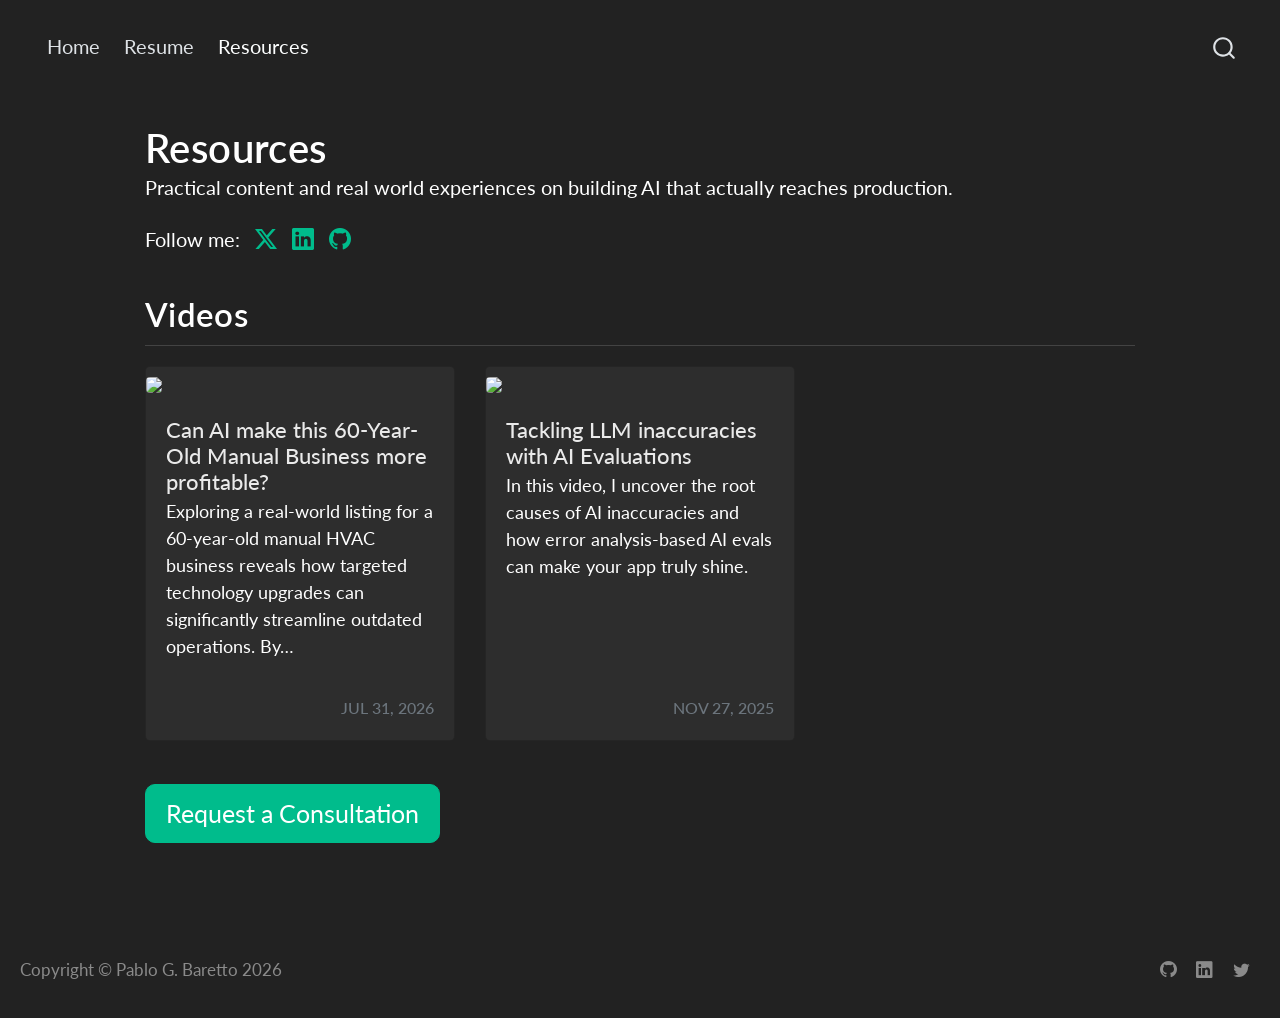
==== commit 422a747d: "Built site for gh-pages" ====
--- a/resources.html
+++ b/resources.html
@@ -219,10 +219,6 @@
 <span class="menu-text">Home</span></a>
   </li>  
   <li class="nav-item">
-    <a class="nav-link" href="./services.html"> 
-<span class="menu-text">Services</span></a>
-  </li>  
-  <li class="nav-item">
     <a class="nav-link" href="./resume.html"> 
 <span class="menu-text">Resume</span></a>
   </li>  
@@ -274,7 +270,7 @@
 <h2 class="anchored" data-anchor-id="videos">Videos</h2>
 <div id="listing-videos" class="quarto-listing quarto-listing-container-grid">
 <div class="list grid quarto-listing-cols-3">
-<div class="g-col-1" data-index="0" data-listing-date-sort="1785445200000">
+<div class="g-col-1" data-index="0" data-listing-date-sort="1785448800000">
 <a href="https://www.youtube.com/watch?v=Mju72SUlRbM" class="quarto-grid-link">
 <div class="quarto-grid-item card h-100 card-left">
 <p class="card-img-top">
@@ -295,7 +291,7 @@
 </div>
 </div></a>
 </div>
-<div class="g-col-1" data-index="1" data-listing-date-sort="1764194400000">
+<div class="g-col-1" data-index="1" data-listing-date-sort="1764198000000">
 <a href="https://www.youtube.com/watch?v=At5liFn6h08" class="quarto-grid-link">
 <div class="quarto-grid-item card h-100 card-left">
 <p class="card-img-top">
--- a/styles.css
+++ b/styles.css
@@ -79,51 +79,6 @@
   scroll-margin-top: 4.5rem;
 }
 
-/* Service list spacing */
-/* Service cards */
-.service-card {
-  border: 1px solid rgba(255, 255, 255, 0.12);
-  border-radius: 6px;
-  padding: 1.25rem 1.25rem 1rem;
-  height: 100%;
-  display: flex;
-  flex-direction: column;
-  transition: border-color 0.15s ease;
-}
-
-.service-card:hover {
-  border-color: rgba(255, 255, 255, 0.35);
-}
-
-.service-card h3 {
-  margin-top: 0;
-  font-size: 1rem;
-  font-weight: 700;
-  text-align: center;
-  padding-bottom: 0.6rem;
-  margin-bottom: 0.85rem;
-  border-bottom: 1px solid rgba(255, 255, 255, 0.22);
-  min-height: 3.5em;
-  display: flex;
-  align-items: flex-end;
-  justify-content: center;
-}
-
-.service-card p {
-  font-size: 0.9rem;
-}
-
-.service-card p:last-child {
-  margin-top: auto;
-  margin-bottom: 0;
-  padding-top: 0.75rem;
-}
-
-.service-card a {
-  font-size: 0.85rem;
-  text-decoration: none;
-}
-
 hr {
   margin: 2.5rem 0;
   opacity: 0.15;
@@ -133,37 +88,8 @@
   background-color: var(--bs-body-bg) !important;
 }
 
-.consultation-note {
-  color: #9aa0a6;
-}
-
-.cta-with-note {
-  margin: 1.15rem 0 0.25rem;
-}
-
-.cta-with-note .consultation-note {
-  margin-top: 0.55rem;
-  max-width: 38rem;
-  font-size: 0.75rem;
-  font-style: italic;
-  line-height: 1.45;
-  color: #2ecc71;
-}
-
-.cta-with-note .consultation-note p {
-  margin-bottom: 0;
-}
-
 .consultation-cta {
   margin-top: 1.15rem;
-  margin-bottom: 0;
-}
-
-.consultation-section > p {
-  margin-bottom: 0.2rem;
-}
-
-.consultation-note p {
   margin-bottom: 0;
 }
 
@@ -253,91 +179,3 @@
     font-size: 0.85rem;
   }
 }
-
-/* Vertical M&A pipeline workflow */
-.pipeline-workflow {
-  margin: 1.75rem 0 0.5rem;
-}
-
-.pipeline-step {
-  position: relative;
-  display: grid;
-  grid-template-columns: 2.5rem 1fr;
-  column-gap: 1.15rem;
-  padding-bottom: 2.25rem;
-  scroll-margin-top: 4.5rem;
-}
-
-.pipeline-step:last-child {
-  padding-bottom: 0;
-}
-
-.pipeline-step:not(:last-child)::before {
-  content: "";
-  position: absolute;
-  left: 1.15rem;
-  top: 2.5rem;
-  bottom: 0;
-  width: 2px;
-  background: rgba(255, 255, 255, 0.22);
-  transform: translateX(-50%);
-}
-
-.pipeline-marker {
-  width: 2.3rem;
-  height: 2.3rem;
-  border-radius: 50%;
-  border: 2px solid var(--bs-link-color);
-  background: var(--bs-body-bg);
-  color: var(--bs-link-color);
-  font-weight: 700;
-  font-size: 0.95rem;
-  line-height: 1;
-  display: flex;
-  align-items: center;
-  justify-content: center;
-  z-index: 1;
-  margin-top: 0.15rem;
-}
-
-.pipeline-marker p {
-  margin: 0;
-}
-
-.pipeline-body {
-  min-width: 0;
-}
-
-.pipeline-body > h3 {
-  margin-top: 0.2rem;
-  margin-bottom: 0.2rem;
-}
-
-.pipeline-stage {
-  color: #9aa0a6;
-  font-size: 0.85rem;
-  letter-spacing: 0.02em;
-  margin-bottom: 0.85rem;
-}
-
-.pipeline-stage p {
-  margin: 0;
-}
-
-@media (max-width: 575.98px) {
-  .pipeline-step {
-    column-gap: 0.85rem;
-    padding-bottom: 1.85rem;
-  }
-
-  .pipeline-marker {
-    width: 2rem;
-    height: 2rem;
-    font-size: 0.85rem;
-  }
-
-  .pipeline-step:not(:last-child)::before {
-    left: 1rem;
-    top: 2.2rem;
-  }
-}
